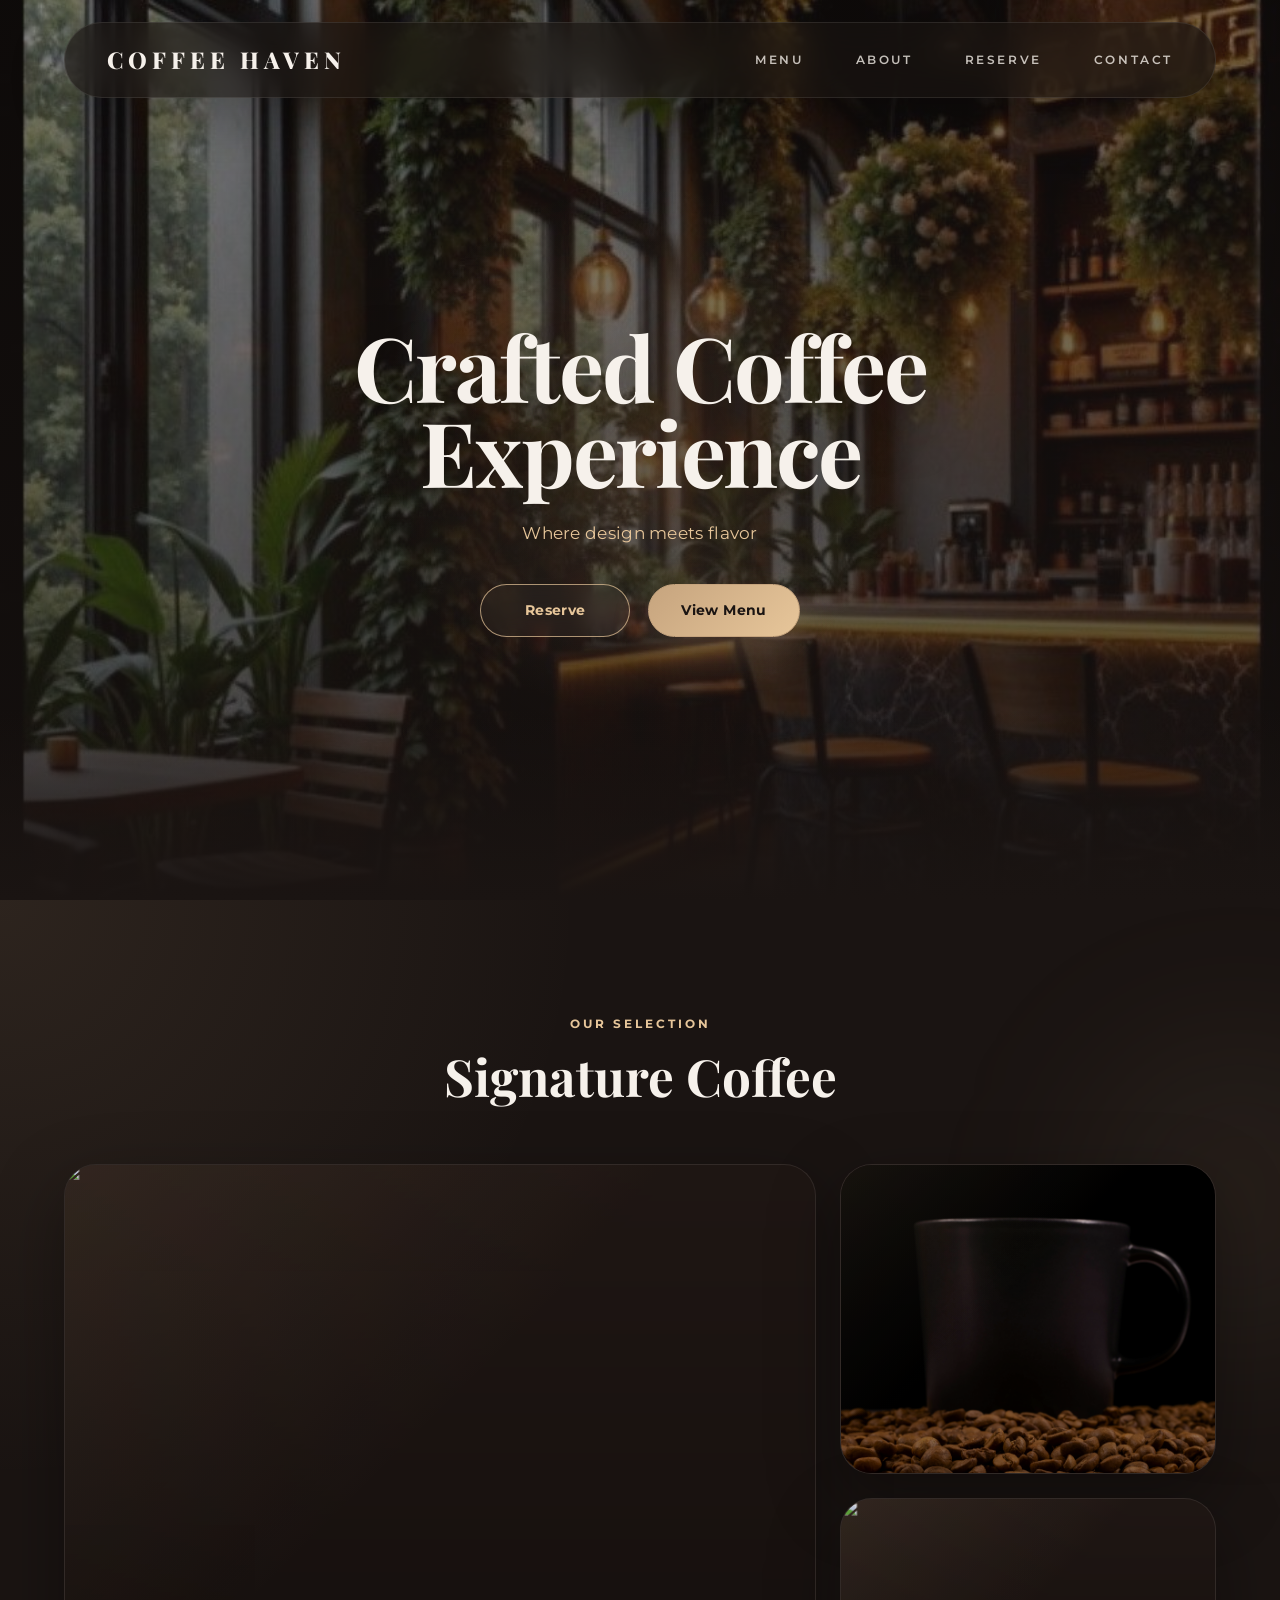
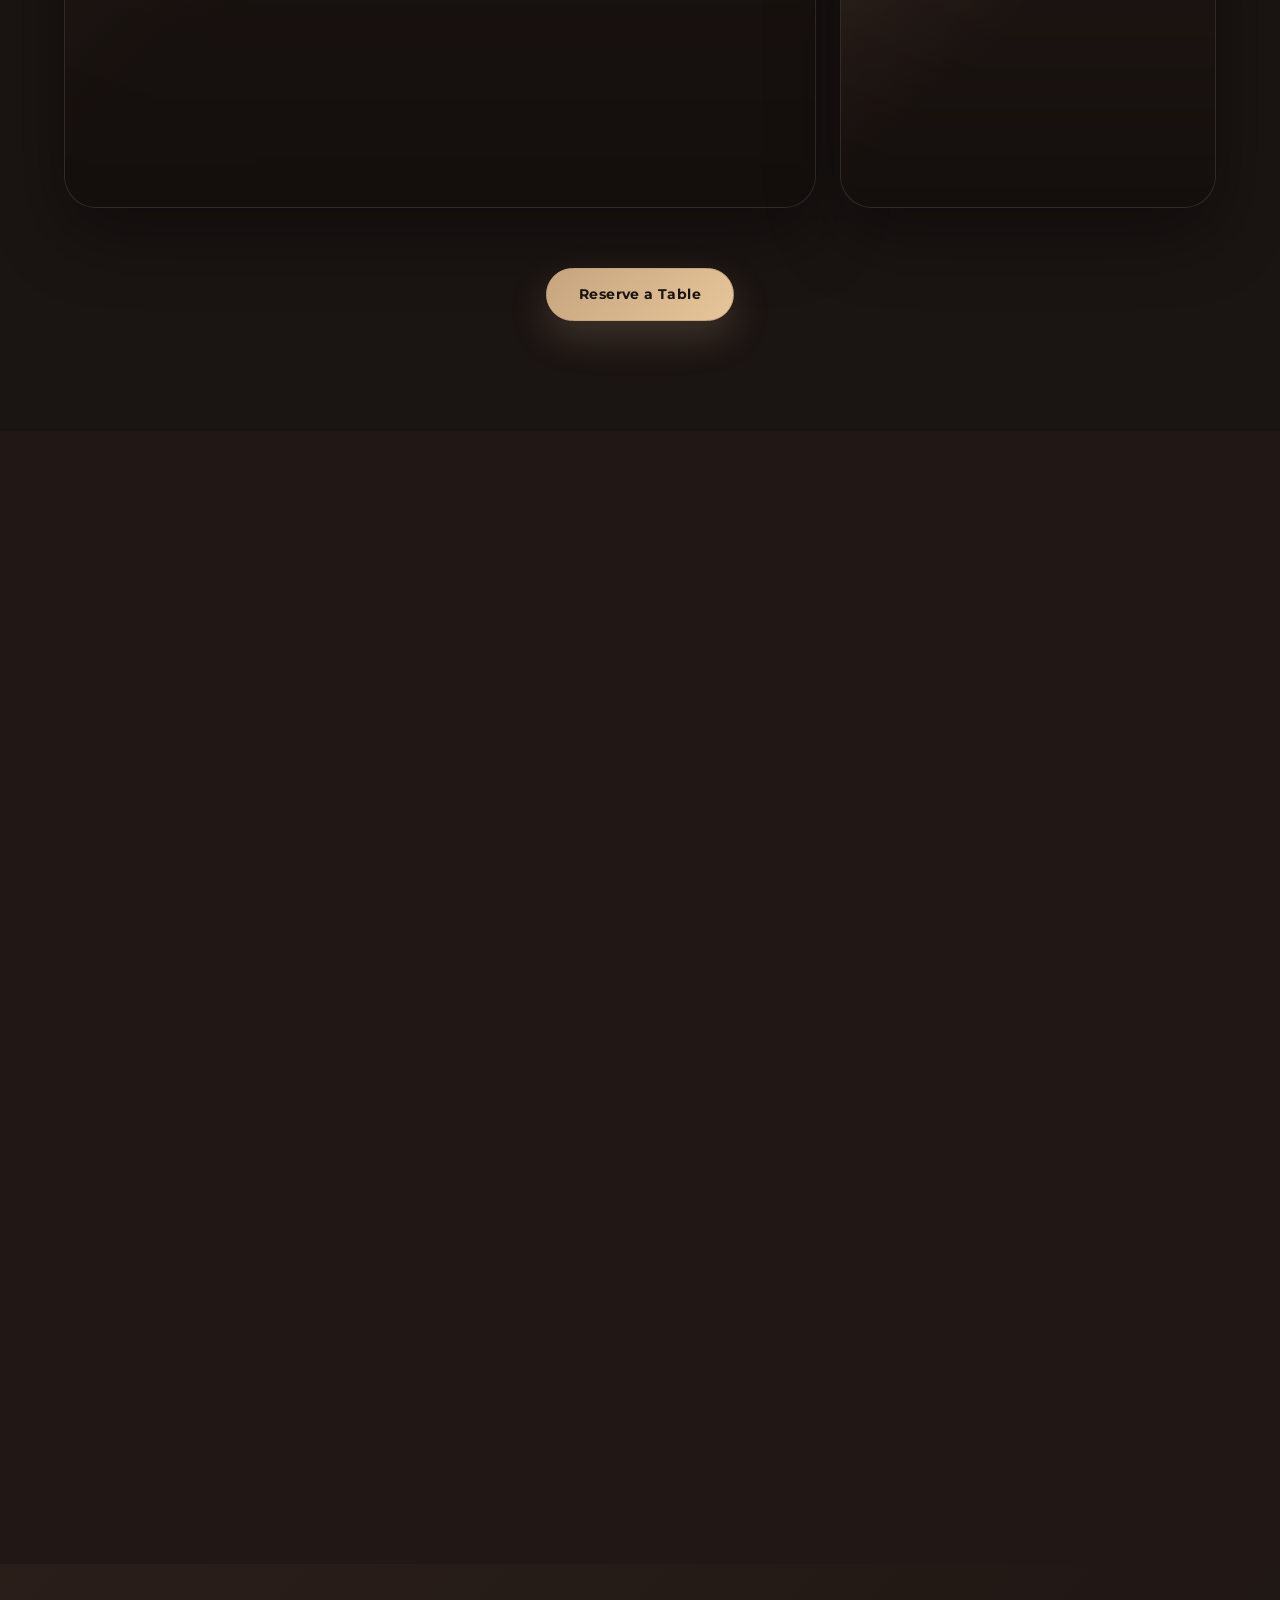
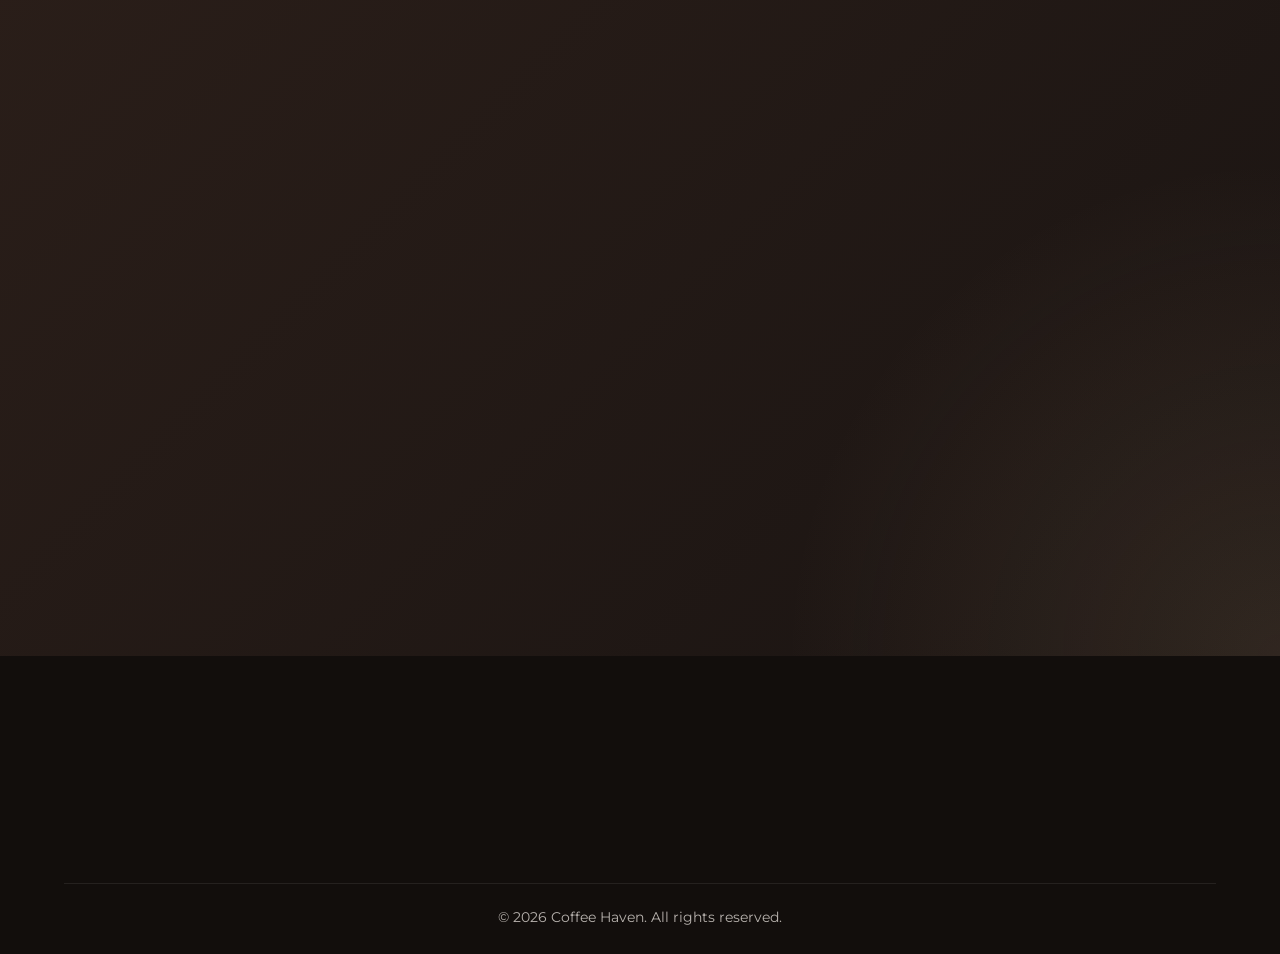
==== index.html @ 963b1be5 "Initial Coffee Haven website" ====
<!DOCTYPE html>
<html lang="en">
<head>
    <meta charset="UTF-8">
    <meta name="viewport" content="width=device-width, initial-scale=1.0">
    <title>Coffee Haven | Home</title>
    <link href="https://fonts.googleapis.com/css2?family=Montserrat:wght@300;400;700&family=Playfair+Display:wght@700&display=swap" rel="stylesheet">
    <link rel="stylesheet" href="css/styles.css">
</head>
<body>
    <nav class="navbar">
    <div class="nav-container">
        <div class="logo">COFFEE HAVEN</div>

        <button class="nav-burger" aria-label="Open navigation menu">
    <span></span>
    <span></span>
    <span></span>
</button>

        <div class="nav-links">
    <a href="menu.html">Menu</a>
    <a href="#about">About</a>
    <a href="#reserve">Reserve</a>
    <a href="#contact">Contact</a>
</div>
    </div>
</nav>


<section class="hero">
    <div class="hero-overlay"></div>

    <div class="hero-content">
        <h1>Crafted Coffee Experience</h1>
        <p>Where design meets flavor</p>

        <div class="hero-buttons">
            <a href="#reserve"  class="btn-outline">Reserve</a>
            <a href="menu.html"  class="btn-gold">View Menu</a>
        </div>
    </div>
</section>
<section class="menu-preview" id="menu">
    <div class="container">

        <div class="section-header">
            <span>Our Selection</span>
            <h2>Signature Coffee</h2>
        </div>

        <div class="menu-layout">

            <div class="menu-big">
                <img src="images/латте.jpg" alt="">
            </div>

            <div class="menu-small">
                <img src="images/pexels-enginakyurt-9899791.jpg">
            </div>

            <div class="menu-small">
                <img src="images/эспрес.jpg" alt="">
            </div>

        </div>

        <div class="menu-cta">
            <a href="#reserve" class="btn-gold">
                Reserve a Table
            </a>
        </div>

    </div>
</section>
<!-- ABOUT SECTION -->
<section class="about-section" id="about">
    <div class="container about-container">

        <div class="about-image">
            <img src="images/hero2.jpg" alt="Coffee shop interior">
        </div>

        <div class="about-content">
            <span>About Coffee Haven</span>
            <h2>A warm place for coffee, calm mornings and beautiful conversations.</h2>

            <p>
                Coffee Haven is a modern coffee house created for people who appreciate
                rich coffee, cozy interiors and peaceful moments. Every detail — from
                the lighting to the flavor — is designed to make your visit feel special.
            </p>

            <div class="about-features">
                <div>
                    <strong>25+</strong>
                    <p>Signature drinks</p>
                </div>

                <div>
                    <strong>4.9</strong>
                    <p>Guest rating</p>
                </div>

                <div>
                    <strong>7</strong>
                    <p>Days open</p>
                </div>
            </div>
        </div>

    </div>
</section>


<!-- RESERVE SECTION -->
<section class="reserve-section" id="reserve">
    <div class="container reserve-container">

        <div class="reserve-content">
            <span>Reservation</span>
            <h2>Book your table for a perfect coffee moment.</h2>

            <p>
                Reserve a cozy table for breakfast, remote work, a date or an evening
                coffee with friends.
            </p>

            <div class="reserve-details">
                <div>
                    <strong>Opening Hours</strong>
                    <p>Monday — Sunday<br>08:00 — 22:00</p>
                </div>

                <div>
                    <strong>Location</strong>
                    <p>12 Coffee Street<br>Barcelona, Spain</p>
                </div>
            </div>
        </div>

        <form class="reserve-form">
            <div class="form-row">
                <input type="text" placeholder="Your name" required>
                <input type="email" placeholder="Email address" required>
            </div>

            <div class="form-row">
                <input type="date" required>

                <select required>
                    <option value="">Guests</option>
                    <option value="1">1 guest</option>
                    <option value="2">2 guests</option>
                    <option value="3">3 guests</option>
                    <option value="4">4 guests</option>
                    <option value="5">5+ guests</option>
                </select>
            </div>

            <textarea placeholder="Special request"></textarea>

            <button type="submit" class="btn-gold form-button">
                Send Request
            </button>
        </form>

    </div>
</section>


<!-- CONTACT SECTION -->
<footer class="contact-section" id="contact">
    <div class="container contact-container">

        <div class="contact-brand">
            <div class="logo">COFFEE HAVEN</div>
            <p>
                Crafted coffee, warm atmosphere and elegant everyday moments.
            </p>
        </div>

        <div class="contact-column">
            <h3>Location</h3>
            <p>12 Coffee Street<br>Barcelona, Spain</p>
        </div>

        <div class="contact-column">
            <h3>Hours</h3>
            <p>Mon — Sun<br>08:00 — 22:00</p>
        </div>

        <div class="contact-column">
            <h3>Contact</h3>
            <p>hello@coffeehaven.com<br>+34 600 000 000</p>
        </div>

    </div>

    <div class="footer-bottom">
        <p>© 2026 Coffee Haven. All rights reserved.</p>
    </div>
</footer>


    <script src="js/main.js"></script>
</body>
</html>
---- css/styles.css ----
:root {
    --dark: #1A1412;
    --dark-soft: #211815;
    --brown: #2A1E19;
    --gold: #C6A47E;
    --gold-light: #E7C69A;
    --cream: #F6F1EB;
    --muted: rgba(246, 241, 235, 0.72);
    --border: rgba(255, 255, 255, 0.1);
    --shadow: 0 25px 70px rgba(0, 0, 0, 0.35);
}

* {
    margin: 0;
    padding: 0;
    box-sizing: border-box;
}

html {
    scroll-behavior: smooth;
}

body {
    font-family: 'Montserrat', sans-serif;
    background: var(--dark);
    color: var(--cream);
    line-height: 1.6;
    overflow-x: hidden;
}

img {
    display: block;
    width: 100%;
}

a {
    color: inherit;
    text-decoration: none;
}

/* NAVBAR */
.navbar {
    position: fixed;
    top: 22px;
    left: 0;
    width: 100%;
    display: flex;
    justify-content: center;
    z-index: 1000;
    padding: 0;
}

.nav-container {
    width: 90%;
    max-width: 1200px;
    min-height: 76px;
    display: flex;
    justify-content: space-between;
    align-items: center;

    padding: 0 42px;

    background: rgba(26, 20, 18, 0.6);
    backdrop-filter: blur(18px);
    -webkit-backdrop-filter: blur(18px);

    border-radius: 999px;
    border: 1px solid rgba(255, 255, 255, 0.09);

    box-shadow: 0 18px 55px rgba(0, 0, 0, 0.28);
}

.logo {
    font-family: 'Playfair Display', serif;
    font-size: 1.45rem;
    font-weight: 800;
    letter-spacing: 5px;
    color: var(--cream);
    white-space: nowrap;
}

.nav-links {
    display: flex;
    align-items: center;
    gap: 52px;
}

.nav-links a {
    position: relative;

    text-decoration: none;
    color: rgba(246, 241, 235, 0.78);

    font-size: 0.78rem;
    font-weight: 600;
    letter-spacing: 2.6px;
    text-transform: uppercase;

    transition: color 0.3s ease, opacity 0.3s ease;
}

.nav-links a::after {
    content: "";
    position: absolute;
    left: 50%;
    bottom: -9px;

    width: 0;
    height: 1px;

    background: var(--gold-light);
    transform: translateX(-50%);
    transition: width 0.3s ease;
}

.nav-links a:hover {
    color: var(--gold-light);
    opacity: 1;
}

.nav-links a:hover::after {
    width: 100%;
}


/* HERO */
.hero {
    position: relative;
    min-height: 100vh;
    background: url('../images/hero2.jpg') center / cover no-repeat;

    display: flex;
    align-items: center;
    justify-content: center;

    overflow: hidden;
    padding: 150px 24px 90px;
}

/* основной затемняющий слой */
.hero-overlay {
    position: absolute;
    inset: 0;
    z-index: 1;

    background:
        radial-gradient(
            circle at center,
            rgba(198, 164, 126, 0.14),
            transparent 34%
        ),
        linear-gradient(
            rgba(26, 20, 18, 0.52),
            rgba(26, 20, 18, 0.78)
        );
}

/* мягкий переход в следующую секцию */
.hero::after {
    content: "";
    position: absolute;
    left: 0;
    right: 0;
    bottom: 0;

    height: 190px;
    z-index: 1;

    background: linear-gradient(
        to bottom,
        transparent,
        var(--dark)
    );

    pointer-events: none;
}

/* тонкий световой акцент */
.hero::before {
    content: "";
    position: absolute;
    width: 520px;
    height: 520px;
    z-index: 1;

    background: rgba(198, 164, 126, 0.08);
    filter: blur(90px);
    border-radius: 50%;

    top: 50%;
    left: 50%;
    transform: translate(-50%, -50%);

    pointer-events: none;
}

.hero-content {
    position: relative;
    z-index: 2;

    max-width: 920px;
    padding: 0 24px;

    text-align: center;
}

.hero h1 {
    font-family: 'Playfair Display', serif;
    font-size: clamp(3.2rem, 7vw, 6.4rem);
    line-height: 0.95;
    letter-spacing: -2px;

    margin-bottom: 26px;

    color: var(--cream);
    text-shadow: 0 20px 60px rgba(0, 0, 0, 0.45);
}

.hero p {
    max-width: 620px;

    margin: 0 auto 38px;

    color: var(--gold-light);
    font-size: 1.08rem;
    font-weight: 400;
    letter-spacing: 0.3px;
}

.hero-buttons {
    display: flex;
    justify-content: center;
    align-items: center;
    gap: 18px;
    flex-wrap: wrap;
}
/* COMMON */
.container {
    width: 90%;
    max-width: 1200px;
    margin: 0 auto;
}

/* SECTION HEADER */
.section-header {
    max-width: 700px;
    margin: 0 auto 60px;
    text-align: center;
}

.section-header span {
    display: inline-block;
    margin-bottom: 16px;

    color: var(--gold-light);
    font-size: 0.78rem;
    font-weight: 700;
    letter-spacing: 3px;
    text-transform: uppercase;
}

.section-header h2 {
    font-family: 'Playfair Display', serif;
    font-size: clamp(2.5rem, 4vw, 4.2rem);
    line-height: 1.05;
    color: var(--cream);
}

/* BUTTONS */
.btn-outline,
.btn-gold {
   position: relative;
   isolation: isolate;
   display: inline-flex;
   align-items: center;
   justify-content: center;
   min-width: 150px;
   padding: 14px 32px;
   border-radius: 999px;
   overflow: hidden;
   font-size: 0.9rem;
   font-weight: 700;
   letter-spacing: 0.4px;
   text-decoration: none;
   cursor: pointer;
   transition: 
   transform 0.35s ease,
   box-shadow 0.35s ease,
   border-color 0.35s ease,
        color 0.35s ease;
}
/* общий эффект заполнения */
.btn-outline::before,
.btn-gold::before {
    content: "";
    position: absolute;
    inset: 0;
    z-index: -1;

    transform: translateX(-105%);
    transition: transform 0.45s ease;
}

.btn-outline:hover::before,
.btn-gold:hover::before {
    transform: translateX(0);
}

/* прозрачная кнопка */
.btn-outline {
    border: 1px solid rgba(231, 198, 154, 0.7);
    color: var(--gold-light);
    background: rgba(255, 255, 255, 0.03);

    backdrop-filter: blur(10px);
    -webkit-backdrop-filter: blur(10px);
}

.btn-outline::before {
    background: rgba(198, 164, 126, 0.16);
}

.btn-outline:hover {
    color: var(--cream);
    border-color: var(--gold-light);
    transform: translateY(-4px);
    box-shadow: 0 18px 45px rgba(0, 0, 0, 0.24);
}

/* золотая кнопка */
.btn-gold {
    border: 1px solid var(--gold);
    background: linear-gradient(135deg, var(--gold), var(--gold-light));
    color: var(--dark);

    box-shadow: 0 16px 38px rgba(198, 164, 126, 0.22);
}

.btn-gold::before {
    background: linear-gradient(135deg, var(--cream), var(--gold-light));
}

.btn-gold:hover {
    transform: translateY(-4px);
    box-shadow: 0 22px 55px rgba(198, 164, 126, 0.28);
}

/* MENU PREVIEW */
.menu-preview {
    position: relative;
    padding: 110px 0;
    background:
        radial-gradient(
            circle at top left,
            rgba(198, 164, 126, 0.11),
            transparent 34%
        ),
        var(--dark);
}

.menu-preview::before {
    content: "";
    position: absolute;
    top: 12%;
    right: -120px;

    width: 320px;
    height: 320px;

    background: rgba(198, 164, 126, 0.07);
    filter: blur(80px);
    border-radius: 50%;

    pointer-events: none;
}

/* сетка фотографий */
.menu-layout {
    position: relative;
    z-index: 2;

    display: grid;
    grid-template-columns: 2fr 1fr;
    grid-template-rows: 310px 310px;
    gap: 24px;
}

/* общие стили для больших и маленьких фото */
.menu-big,
.menu-small {
    position: relative;
    overflow: hidden;

    border-radius: 32px;
    background: var(--dark-soft);

    border: 1px solid rgba(255, 255, 255, 0.08);
    box-shadow: var(--shadow);

    cursor: pointer;
}

/* большая карточка занимает две строки */
.menu-big {
    grid-row: span 2;
}

/* фото внутри карточек */
.menu-layout img {
    width: 100%;
    height: 100%;
    object-fit: cover;

    transform: scale(1.01);
    transition:
        transform 0.8s ease,
        filter 0.8s ease;
}

/* затемнение поверх фото */
.menu-big::after,
.menu-small::after {
    content: "";
    position: absolute;
    inset: 0;

    background:
        linear-gradient(
            to top,
            rgba(0, 0, 0, 0.46),
            rgba(0, 0, 0, 0.08)
        ),
        linear-gradient(
            135deg,
            rgba(198, 164, 126, 0.15),
            transparent 45%
        );

    opacity: 0.85;
    transition: opacity 0.4s ease;
}

/* тонкая внутренняя рамка */
.menu-big::before,
.menu-small::before {
    content: "";
    position: absolute;
    inset: 18px;

    border: 1px solid rgba(231, 198, 154, 0.22);
    border-radius: 24px;

    z-index: 2;
    opacity: 0;
    transition: opacity 0.4s ease;

    pointer-events: none;
}

/* hover */
.menu-big:hover img,
.menu-small:hover img {
    transform: scale(1.08);
    filter: saturate(1.08) contrast(1.03);
}

.menu-big:hover::after,
.menu-small:hover::after {
    opacity: 1;
}

.menu-big:hover::before,
.menu-small:hover::before {
    opacity: 1;
}

/* кнопка под меню */
.menu-cta {
    position: relative;
    z-index: 2;

    text-align: center;
    margin-top: 60px;
}
/* ABOUT SECTION */
.about-section {
    padding: 120px 0;
    background: var(--dark-soft);
}

.about-container {
    display: grid;
    grid-template-columns: 1fr 1fr;
    gap: 70px;
    align-items: center;
}

.about-image {
    position: relative;
    min-height: 540px;
    overflow: hidden;

    border-radius: 34px;
    border: 1px solid rgba(255, 255, 255, 0.08);

    box-shadow: var(--shadow);
}

.about-image img {
    height: 100%;
    min-height: 540px;
    object-fit: cover;
}

.about-image::after {
    content: "";
    position: absolute;
    inset: 18px;

    border: 1px solid rgba(231, 198, 154, 0.25);
    border-radius: 26px;

    pointer-events: none;
}

.about-content span,
.reserve-content span {
    display: inline-block;
    margin-bottom: 18px;

    color: var(--gold-light);
    font-size: 0.78rem;
    font-weight: 700;
    letter-spacing: 3px;
    text-transform: uppercase;
}

.about-content h2,
.reserve-content h2 {
    margin-bottom: 24px;

    font-family: 'Playfair Display', serif;
    font-size: clamp(2.4rem, 4vw, 4.2rem);
    line-height: 1.06;
    color: var(--cream);
}

.about-content p,
.reserve-content p {
    color: var(--muted);
}

.about-features {
    display: grid;
    grid-template-columns: repeat(3, 1fr);
    gap: 18px;

    margin-top: 38px;
}

.about-features div {
    padding: 24px 18px;

    border-radius: 22px;
    border: 1px solid rgba(255, 255, 255, 0.08);

    background: rgba(255, 255, 255, 0.035);
}

.about-features strong {
    display: block;
    margin-bottom: 6px;

    font-family: 'Playfair Display', serif;
    font-size: 2rem;
    color: var(--gold-light);
}

.about-features p {
    margin: 0;
    font-size: 0.86rem;
}


/* RESERVE SECTION */
.reserve-section {
    padding: 120px 0;

    background:
        radial-gradient(
            circle at bottom right,
            rgba(198, 164, 126, 0.13),
            transparent 34%
        ),
        linear-gradient(
            135deg,
            var(--brown),
            var(--dark)
        );
}

.reserve-container {
    display: grid;
    grid-template-columns: 0.9fr 1.1fr;
    gap: 70px;
    align-items: center;
}

.reserve-details {
    display: grid;
    grid-template-columns: 1fr 1fr;
    gap: 18px;

    margin-top: 36px;
}

.reserve-details div {
    padding: 24px;

    border-radius: 24px;
    border: 1px solid rgba(255, 255, 255, 0.08);

    background: rgba(255, 255, 255, 0.035);
}

.reserve-details strong {
    display: block;
    margin-bottom: 8px;

    color: var(--gold-light);
}

.reserve-details p {
    margin: 0;
    font-size: 0.9rem;
}

.reserve-form {
    padding: 38px;

    border-radius: 34px;
    border: 1px solid rgba(231, 198, 154, 0.18);

    background: rgba(255, 255, 255, 0.045);
    box-shadow: var(--shadow);

    backdrop-filter: blur(16px);
    -webkit-backdrop-filter: blur(16px);
}

.form-row {
    display: grid;
    grid-template-columns: 1fr 1fr;
    gap: 16px;
}

.reserve-form input,
.reserve-form select,
.reserve-form textarea {
    width: 100%;
    margin-bottom: 16px;
    padding: 16px 18px;

    border-radius: 18px;
    border: 1px solid rgba(246, 241, 235, 0.12);

    outline: none;

    background: rgba(26, 20, 18, 0.72);
    color: var(--cream);

    font-size: 0.92rem;

    transition: border-color 0.3s ease, box-shadow 0.3s ease;
}

.reserve-form input::placeholder,
.reserve-form textarea::placeholder {
    color: rgba(246, 241, 235, 0.48);
}

.reserve-form input:focus,
.reserve-form select:focus,
.reserve-form textarea:focus {
    border-color: rgba(231, 198, 154, 0.65);
    box-shadow: 0 0 0 4px rgba(198, 164, 126, 0.1);
}

.reserve-form textarea {
    min-height: 130px;
    resize: vertical;
}

.form-button {
    width: 100%;
    border: none;
    font-family: 'Montserrat', sans-serif;
}


/* CONTACT SECTION */
.contact-section {
    padding: 80px 0 26px;
    background: #120E0C;
}

.contact-container {
    display: grid;
    grid-template-columns: 1.4fr 1fr 1fr 1fr;
    gap: 40px;
}

.contact-brand p,
.contact-column p {
    margin-top: 14px;

    color: var(--muted);
    font-size: 0.92rem;
}

.contact-column h3 {
    margin-bottom: 14px;

    color: var(--gold-light);
    font-size: 0.84rem;
    font-weight: 700;
    letter-spacing: 2px;
    text-transform: uppercase;
}

.footer-bottom {
    width: 90%;
    max-width: 1200px;

    margin: 48px auto 0;
    padding-top: 22px;

    border-top: 1px solid rgba(255, 255, 255, 0.08);

    text-align: center;
}

.footer-bottom p {
    color: var(--muted);
    font-size: 0.88rem;
}
/* MENU PAGE HERO */
.menu-page-hero {
    position: relative;
    min-height: 72vh;

    display: flex;
    align-items: center;
    justify-content: center;

    padding: 150px 24px 90px;

    background: url('../images/hero2.jpg') center / cover no-repeat;
    overflow: hidden;
}

.menu-page-overlay {
    position: absolute;
    inset: 0;

    background:
        radial-gradient(
            circle at center,
            rgba(198, 164, 126, 0.16),
            transparent 34%
        ),
        linear-gradient(
            rgba(26, 20, 18, 0.56),
            rgba(26, 20, 18, 0.86)
        );

    z-index: 1;
}

.menu-page-hero::after {
    content: "";
    position: absolute;
    left: 0;
    right: 0;
    bottom: 0;

    height: 160px;

    background: linear-gradient(
        to bottom,
        transparent,
        var(--dark)
    );

    z-index: 1;
    pointer-events: none;
}

.menu-page-content {
    position: relative;
    z-index: 2;

    max-width: 880px;
    text-align: center;
}

.menu-page-content span {
    display: inline-block;
    margin-bottom: 18px;

    color: var(--gold-light);
    font-size: 0.78rem;
    font-weight: 700;
    letter-spacing: 3px;
    text-transform: uppercase;
}

.menu-page-content h1 {
    margin-bottom: 26px;

    font-family: 'Playfair Display', serif;
    font-size: clamp(3rem, 6vw, 5.6rem);
    line-height: 0.98;
    letter-spacing: -2px;

    color: var(--cream);
    text-shadow: 0 20px 60px rgba(0, 0, 0, 0.45);
}

.menu-page-content p {
    max-width: 680px;
    margin: 0 auto;

    color: var(--muted);
    font-size: 1.05rem;
}


/* FULL MENU SECTION */
.full-menu-section {
    position: relative;
    padding: 110px 0 120px;

    background:
        radial-gradient(
            circle at top left,
            rgba(198, 164, 126, 0.1),
            transparent 34%
        ),
        var(--dark);
}

/* плавность для категорий меню */
.menu-category {
    transition:
        opacity 0.35s ease,
        transform 0.35s ease;
}

/* промежуточное состояние перед скрытием */
.menu-category.is-hiding {
    opacity: 0;
    transform: translateY(20px);
}

/* полностью скрытый блок */
.menu-category.hidden {
    display: none;
}
.menu-category-title {
    display: flex;
    align-items: center;
    gap: 20px;

    margin-bottom: 34px;
}

.menu-category-title span {
    display: inline-flex;
    align-items: center;
    justify-content: center;

    width: 46px;
    height: 46px;

    border-radius: 50%;
    border: 1px solid rgba(231, 198, 154, 0.35);

    color: var(--gold-light);
    font-size: 0.8rem;
    font-weight: 700;
}

.menu-category-title h3 {
    font-family: 'Playfair Display', serif;
    font-size: clamp(2.1rem, 3vw, 3.2rem);
    color: var(--cream);
}

.full-menu-grid {
    display: grid;
    grid-template-columns: repeat(3, 1fr);
    gap: 28px;
}

.full-menu-card {
    overflow: hidden;

    border-radius: 32px;
    border: 1px solid rgba(255, 255, 255, 0.08);

    background: rgba(255, 255, 255, 0.035);
    box-shadow: var(--shadow);

    transition:
        transform 0.35s ease,
        border-color 0.35s ease,
        background 0.35s ease;
}

.full-menu-card:hover {
    transform: translateY(-8px);
    border-color: rgba(231, 198, 154, 0.35);
    background: rgba(255, 255, 255, 0.055);
}

.full-menu-card img {
    height: 270px;
    object-fit: cover;

    transition:
        transform 0.75s ease,
        filter 0.75s ease;
}

.full-menu-card:hover img {
    transform: scale(1.08);
    filter: saturate(1.08) contrast(1.03);
}

.full-menu-info {
    display: flex;
    justify-content: space-between;
    gap: 18px;

    padding: 24px;
}

.full-menu-info h4 {
    margin-bottom: 8px;

    font-family: 'Playfair Display', serif;
    font-size: 1.45rem;
    line-height: 1.05;

    color: var(--cream);
}

.full-menu-info p {
    color: var(--muted);
    font-size: 0.88rem;
}

.full-menu-info strong {
    flex-shrink: 0;

    display: inline-flex;
    align-items: center;
    justify-content: center;

    height: 38px;
    padding: 0 14px;

    border-radius: 999px;

    background: rgba(198, 164, 126, 0.14);
    color: var(--gold-light);

    font-size: 0.9rem;
}


/* MENU CTA */
.menu-page-cta {
    max-width: 760px;

    margin: 30px auto 0;
    padding: 54px 36px;

    text-align: center;

    border-radius: 34px;
    border: 1px solid rgba(231, 198, 154, 0.18);

    background:
        radial-gradient(
            circle at top,
            rgba(198, 164, 126, 0.16),
            transparent 45%
        ),
        rgba(255, 255, 255, 0.045);

    box-shadow: var(--shadow);
}

.menu-page-cta h2 {
    margin-bottom: 16px;

    font-family: 'Playfair Display', serif;
    font-size: clamp(2.1rem, 3vw, 3.4rem);
    line-height: 1.05;
}

.menu-page-cta p {
    max-width: 520px;
    margin: 0 auto 28px;

    color: var(--muted);
}
/* JS STATES */

/* navbar после прокрутки */
.navbar.scrolled {
    top: 10px;
}

.navbar.scrolled .nav-container {
    background: rgba(26, 20, 18, 0.88);
    box-shadow: 0 22px 65px rgba(0, 0, 0, 0.38);
}

/* активная ссылка в меню */
.nav-links a.active {
    color: var(--gold-light);
}

.nav-links a.active::after {
    width: 100%;
}

/* плавное появление блоков */
.reveal {
    opacity: 0;
    transform: translateY(34px);
    transition: opacity 0.8s ease, transform 0.8s ease;
}

.reveal.active {
    opacity: 1;
    transform: translateY(0);
}

/* сообщение под формой */
.form-message {
    margin-top: 16px;
    min-height: 24px;
    text-align: center;
    color: var(--gold-light);
    font-size: 0.9rem;
}

.form-message.error {
    color: #ffb4a8;
}
/* MENU FILTER */
.menu-filter {
    display: flex;
    justify-content: center;
    gap: 14px;
    flex-wrap: wrap;

    margin: -25px 0 70px;
}

.menu-filter button {
    position: relative;
    overflow: hidden;

    padding: 13px 24px;

    border-radius: 999px;
    border: 1px solid rgba(231, 198, 154, 0.35);

    background: rgba(255, 255, 255, 0.035);
    color: var(--gold-light);

    font-family: 'Montserrat', sans-serif;
    font-size: 0.82rem;
    font-weight: 700;
    letter-spacing: 1.5px;
    text-transform: uppercase;

    cursor: pointer;

    transition:
        background 0.3s ease,
        color 0.3s ease,
        transform 0.3s ease,
        box-shadow 0.3s ease,
        border-color 0.3s ease;
}

.menu-filter button:hover {
    transform: translateY(-3px);
    border-color: var(--gold-light);
    background: rgba(198, 164, 126, 0.13);
    box-shadow: 0 14px 35px rgba(0, 0, 0, 0.22);
}

.menu-filter button.active {
    background: linear-gradient(135deg, var(--gold), var(--gold-light));
    color: var(--dark);
    border-color: var(--gold);
    box-shadow: 0 18px 42px rgba(198, 164, 126, 0.2);
}

/* состояние скрытой категории */
.menu-category.hidden {
    display: none;
}
/* MOBILE NAVIGATION */
.nav-burger {
    display: none;

    width: 38px;
    height: 30px;

    border: none;
    background: transparent;

    cursor: pointer;
    z-index: 1001;
}

.nav-burger span {
    display: block;

    width: 100%;
    height: 2px;

    margin: 7px 0;

    background: var(--cream);
    border-radius: 999px;

    transition:
        transform 0.3s ease,
        opacity 0.3s ease,
        background 0.3s ease;
}

.nav-burger:hover span {
    background: var(--gold-light);
}

/* состояние открытого бургера */
.nav-burger.active span:nth-child(1) {
    transform: translateY(9px) rotate(45deg);
}

.nav-burger.active span:nth-child(2) {
    opacity: 0;
}

.nav-burger.active span:nth-child(3) {
    transform: translateY(-9px) rotate(-45deg);
}


/* MOBILE VERSION */
@media (max-width: 850px) {
    .nav-container {
        position: relative;
        min-height: 68px;
        padding: 0 24px;
    }

    .nav-burger {
        display: block;
    }

    .nav-links {
        position: absolute;
        top: calc(100% + 14px);
        left: 0;
        right: 0;

        display: flex;
        flex-direction: column;
        align-items: center;
        gap: 22px;

        padding: 28px;

        border-radius: 28px;
        border: 1px solid rgba(255, 255, 255, 0.09);

        background: rgba(26, 20, 18, 0.96);
        box-shadow: var(--shadow);

        backdrop-filter: blur(18px);
        -webkit-backdrop-filter: blur(18px);

        opacity: 0;
        visibility: hidden;
        transform: translateY(-12px);

        pointer-events: none;

        transition:
            opacity 0.3s ease,
            visibility 0.3s ease,
            transform 0.3s ease;
    }

    .nav-links.open {
        opacity: 1;
        visibility: visible;
        transform: translateY(0);

        pointer-events: auto;
    }

    .nav-links a {
        font-size: 0.82rem;
    }
}

@media (max-width: 520px) {
    .navbar {
        top: 12px;
    }

    .nav-container {
        width: calc(100% - 24px);
    }

    .logo {
        font-size: 1.05rem;
        letter-spacing: 3px;
    }
}
/* MENU STATUS */
.menu-status {
    display: flex;
    justify-content: center;
    align-items: center;
    gap: 14px;
    flex-wrap: wrap;

    margin: -45px 0 70px;
    text-align: center;
}

.menu-status p {
    margin: 0;
}

.menu-status-text {
    color: var(--cream);
    font-size: 0.95rem;
    font-weight: 600;
}

.menu-status-count {
    padding: 8px 16px;

    border-radius: 999px;
    border: 1px solid rgba(231, 198, 154, 0.26);

    background: rgba(198, 164, 126, 0.1);
    color: var(--gold-light);

    font-size: 0.82rem;
    font-weight: 700;
    letter-spacing: 1px;
    text-transform: uppercase;
}
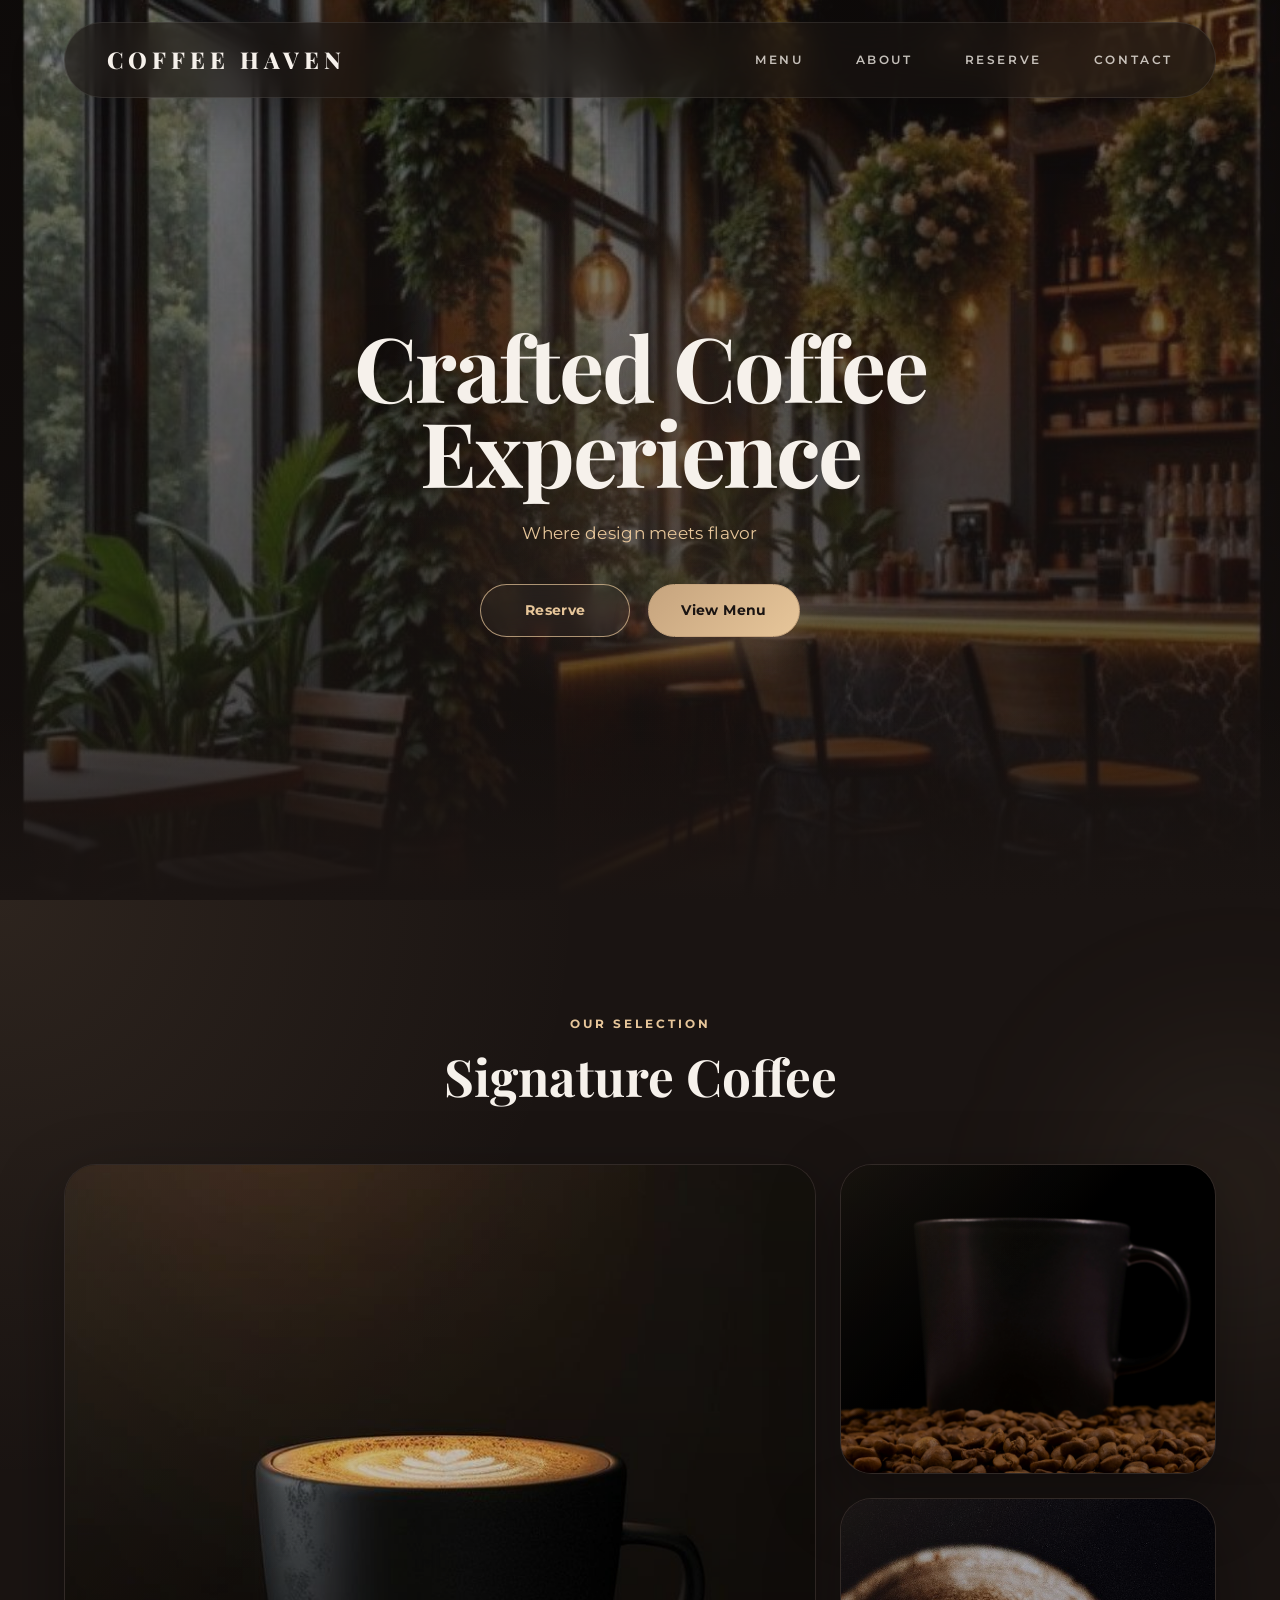
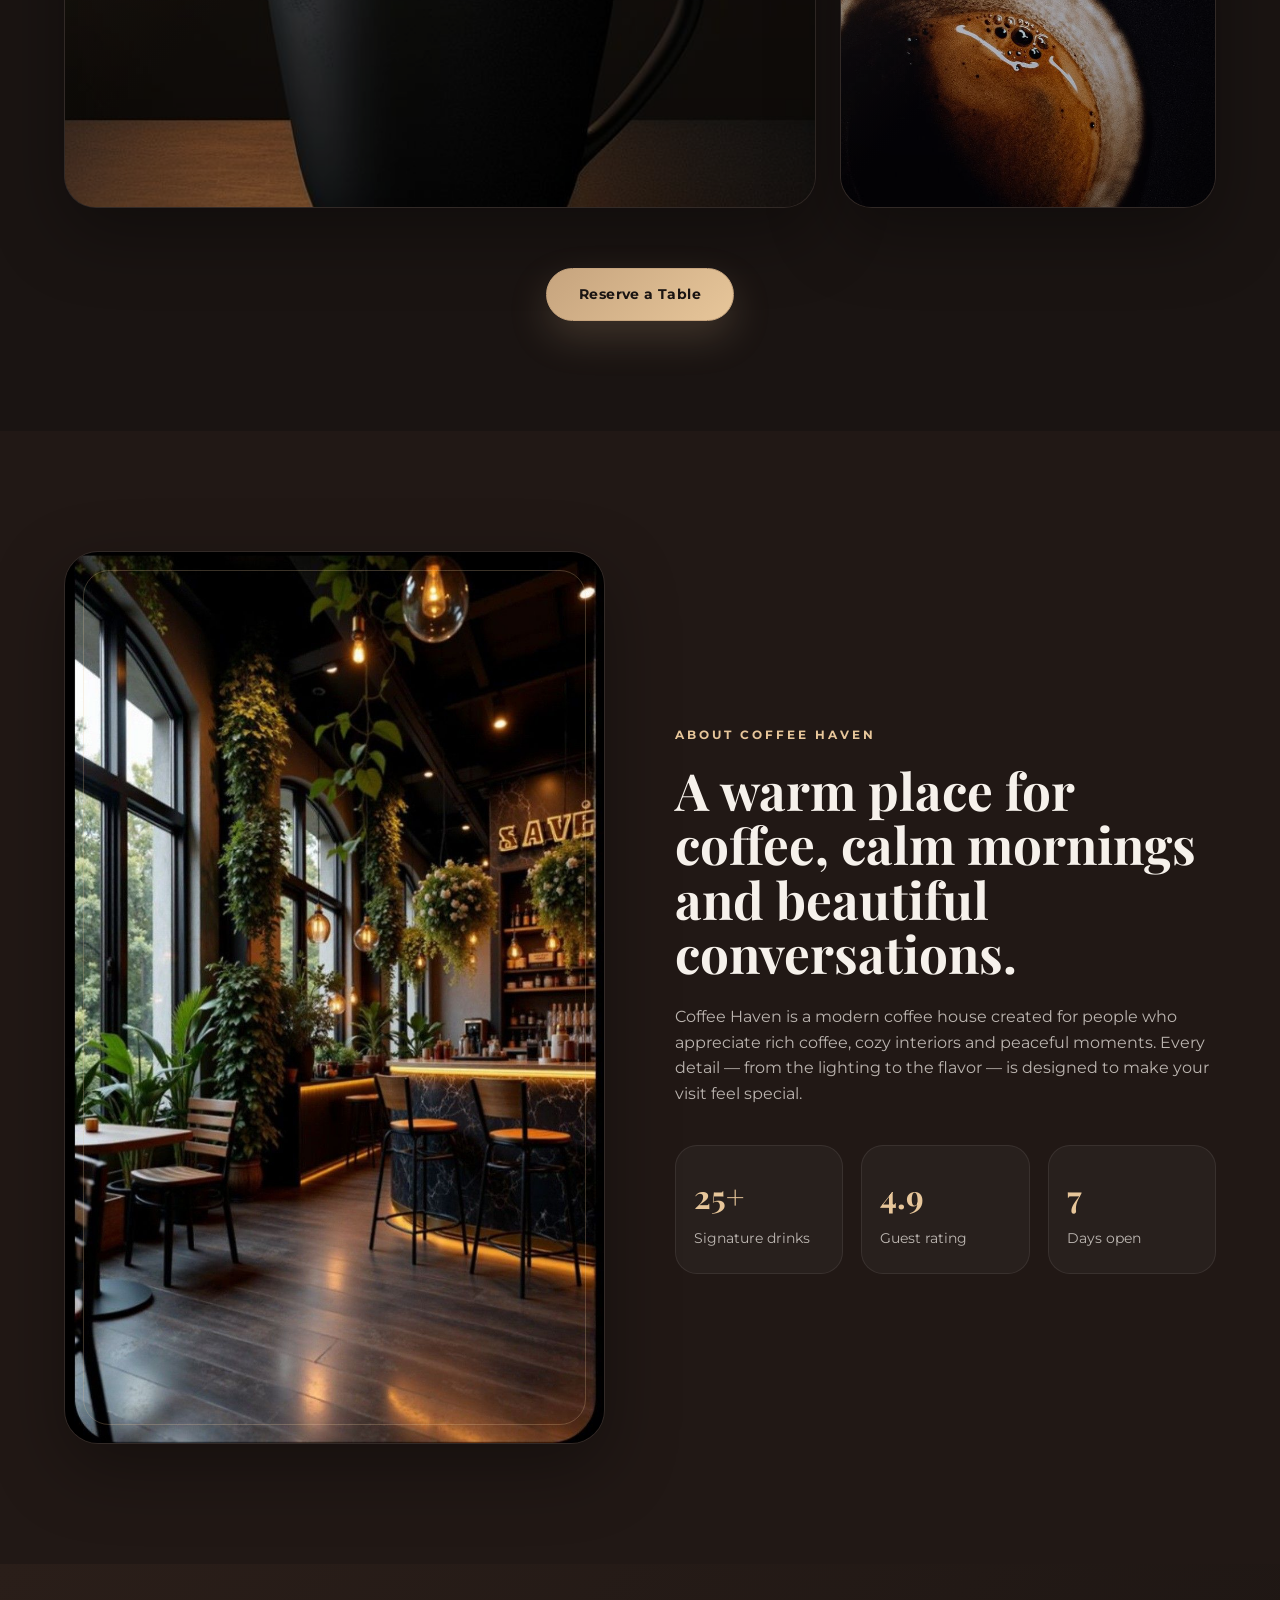
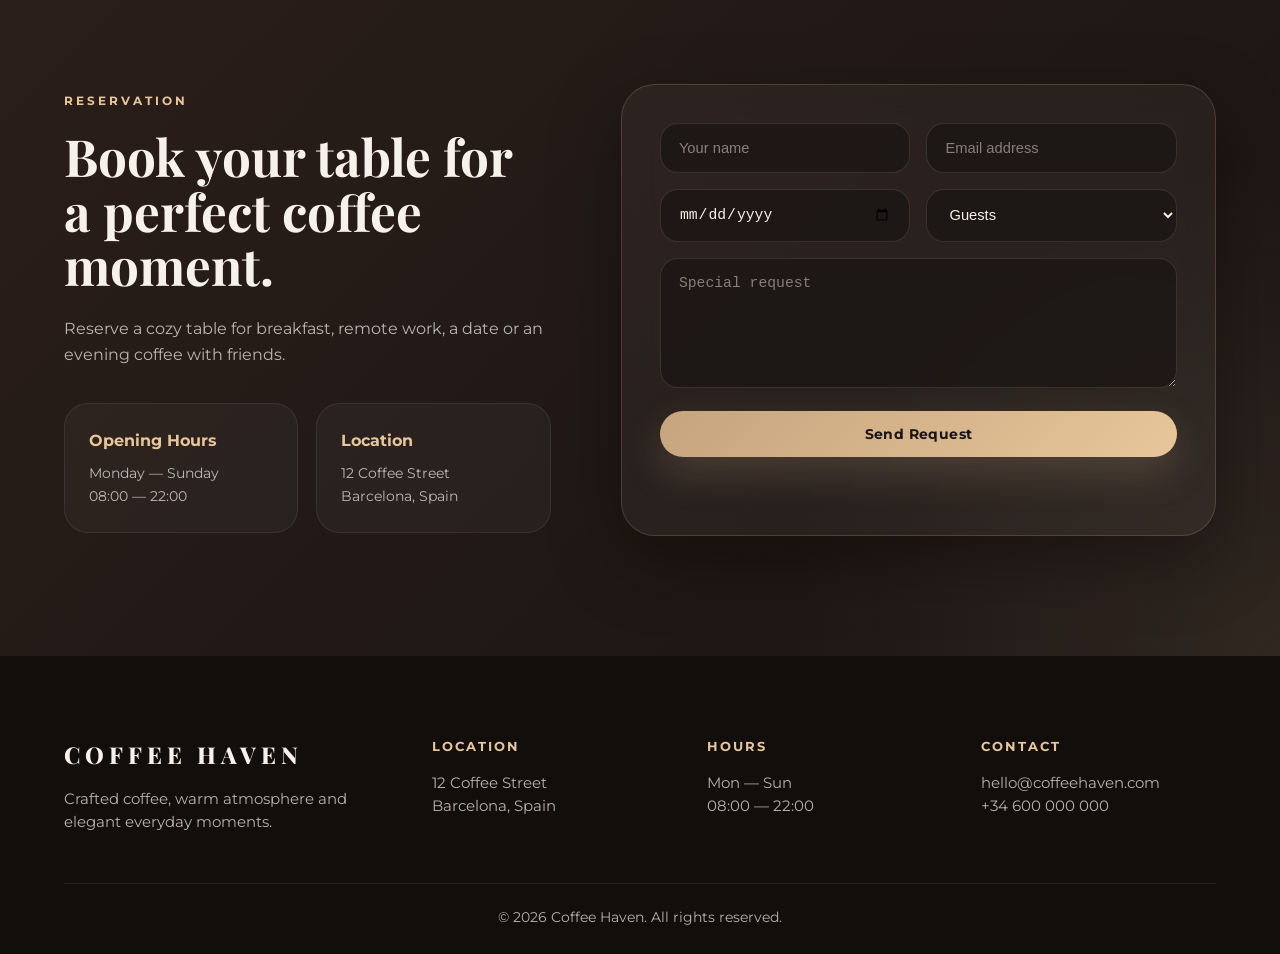
==== commit c6a4b1e4: "Update image file names and paths" ====
--- a/index.html
+++ b/index.html
@@ -52,7 +52,7 @@
         <div class="menu-layout">
 
             <div class="menu-big">
-                <img src="images/латте.jpg" alt="">
+                <img src="images/latte.jpg" alt="">
             </div>
 
             <div class="menu-small">
@@ -60,7 +60,7 @@
             </div>
 
             <div class="menu-small">
-                <img src="images/эспрес.jpg" alt="">
+                <img src="images/espresso.jpg" alt="">
             </div>
 
         </div>
